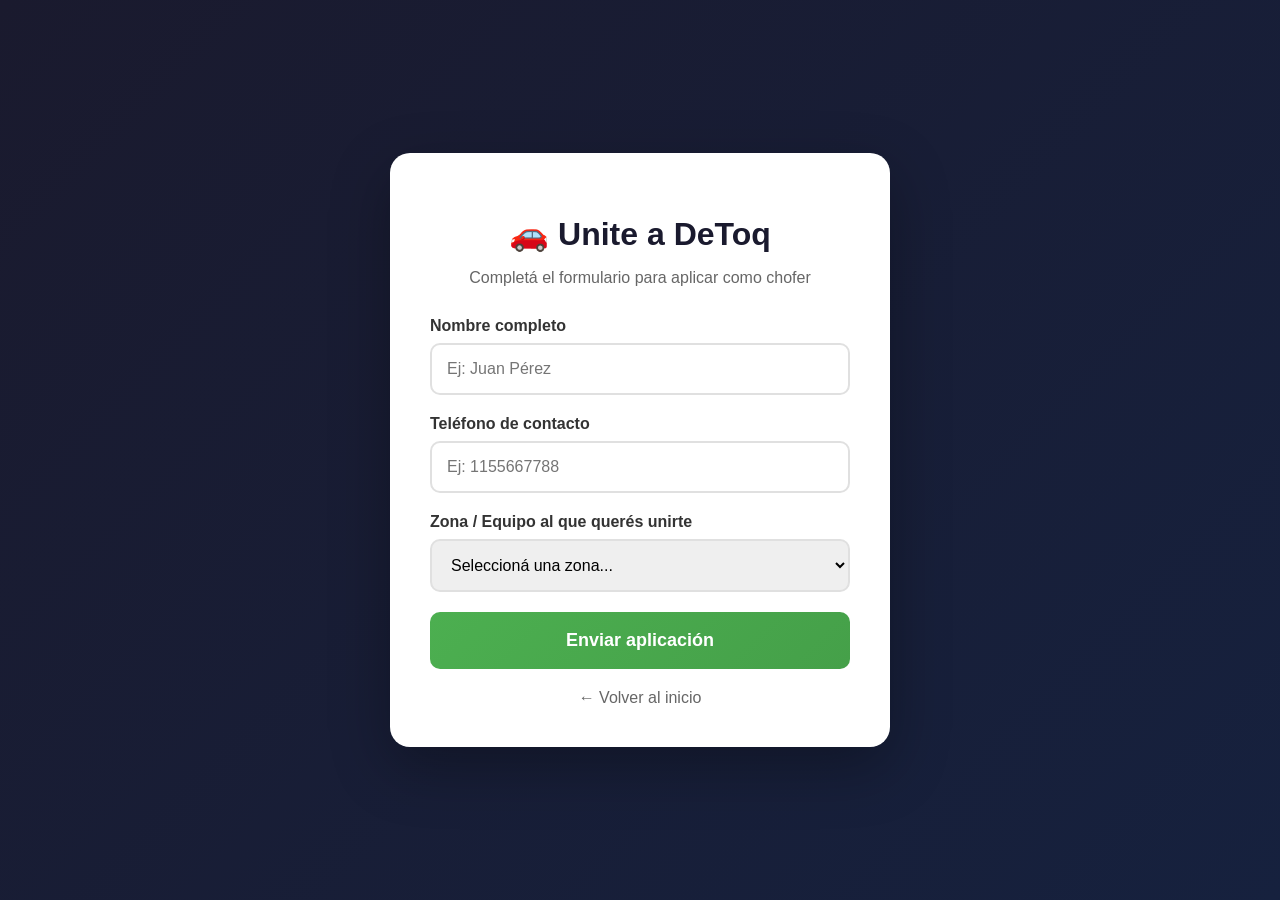
==== aplicar.html @ 736728a4 "Create aplicar.html" ====
<!DOCTYPE html>
<html lang="es">
<head>
    <meta charset="UTF-8">
    <meta name="viewport" content="width=device-width, initial-scale=1.0">
    <title>Aplicar como Chofer - DeToq</title>
    <style>
        * {
            box-sizing: border-box;
            font-family: 'Segoe UI', Tahoma, Geneva, Verdana, sans-serif;
        }
        body {
            background: linear-gradient(135deg, #1a1a2e 0%, #16213e 100%);
            min-height: 100vh;
            display: flex;
            justify-content: center;
            align-items: center;
            padding: 20px;
            margin: 0;
        }
        .container {
            background: white;
            padding: 40px;
            border-radius: 20px;
            box-shadow: 0 20px 60px rgba(0,0,0,0.3);
            width: 100%;
            max-width: 500px;
        }
        h1 {
            color: #1a1a2e;
            text-align: center;
            margin-bottom: 10px;
        }
        .subtitle {
            text-align: center;
            color: #666;
            margin-bottom: 30px;
        }
        .form-group {
            margin-bottom: 20px;
        }
        label {
            display: block;
            margin-bottom: 8px;
            font-weight: 600;
            color: #333;
        }
        input, select {
            width: 100%;
            padding: 15px;
            border: 2px solid #e0e0e0;
            border-radius: 10px;
            font-size: 16px;
            transition: border-color 0.3s;
        }
        input:focus, select:focus {
            outline: none;
            border-color: #4CAF50;
        }
        button {
            width: 100%;
            padding: 18px;
            background: linear-gradient(135deg, #4CAF50 0%, #45a049 100%);
            color: white;
            border: none;
            border-radius: 10px;
            font-size: 18px;
            font-weight: bold;
            cursor: pointer;
            transition: transform 0.2s, box-shadow 0.2s;
        }
        button:hover {
            transform: translateY(-2px);
            box-shadow: 0 10px 30px rgba(76, 175, 80, 0.4);
        }
        button:disabled {
            background: #ccc;
            cursor: not-allowed;
            transform: none;
            box-shadow: none;
        }
        .back-link {
            display: block;
            text-align: center;
            margin-top: 20px;
            color: #666;
            text-decoration: none;
        }
        .back-link:hover {
            color: #4CAF50;
        }
    </style>
</head>
<body>
    <div class="container">
        <h1>🚗 Unite a DeToq</h1>
        <p class="subtitle">Completá el formulario para aplicar como chofer</p>
        
        <form id="aplicar-form">
            <div class="form-group">
                <label for="nombre">Nombre completo</label>
                <input type="text" id="nombre" placeholder="Ej: Juan Pérez" required>
            </div>
            
            <div class="form-group">
                <label for="telefono">Teléfono de contacto</label>
                <input type="tel" id="telefono" placeholder="Ej: 1155667788" required>
            </div>
            
            <div class="form-group">
                <label for="equipo">Zona / Equipo al que querés unirte</label>
                <select id="equipo" required>
                    <option value="">Seleccioná una zona...</option>
                    <option value="Particular">Particular</option>
                    <option value="San Pedro">San Pedro</option>
                    <option value="La Esperanza">La Esperanza</option>
                    <option value="La Nueva Ciudad">La Nueva Ciudad</option>
                    <option value="La Mendieta">La Mendieta</option>
                    <option value="San Agustín">San Agustín</option>
                    <option value="El Piquete">El Piquete</option>
                    <option value="Santa Clara">Santa Clara</option>
                    <option value="El Fuerte">El Fuerte</option>
                    <option value="Arrayanal">Arrayanal</option>
                    <option value="Salvador Mazza">Salvador Mazza</option>
                </select>
            </div>
            
            <button type="submit">Enviar aplicación</button>
        </form>
        
        <a href="index.html" class="back-link">← Volver al inicio</a>
    </div>
    
    <script src="aplicar.js"></script>
</body>
  </html>
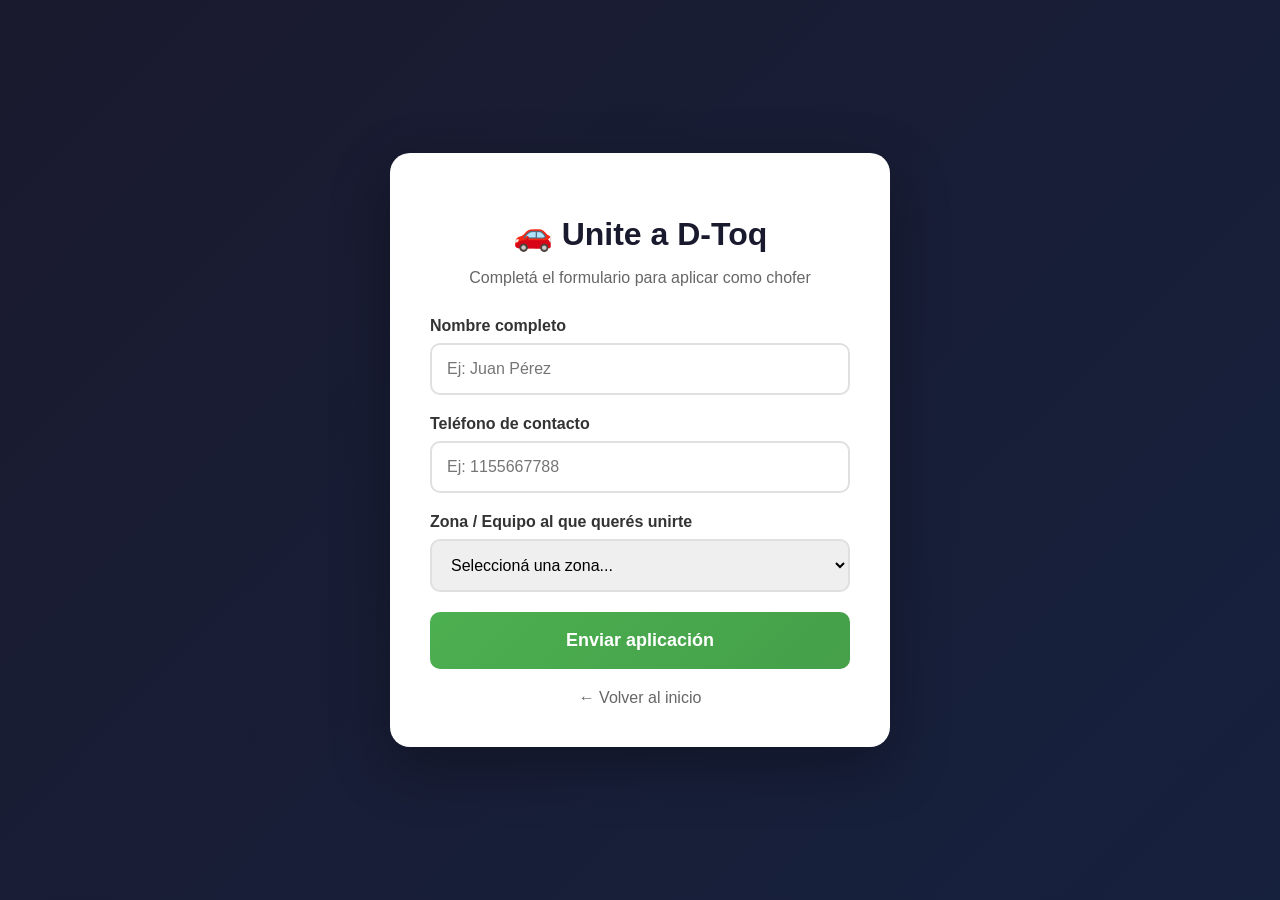
==== commit b2a0d0d5: "Update aplicar.html" ====
--- a/aplicar.html
+++ b/aplicar.html
@@ -3,7 +3,7 @@
 <head>
     <meta charset="UTF-8">
     <meta name="viewport" content="width=device-width, initial-scale=1.0">
-    <title>Aplicar como Chofer - DeToq</title>
+    <title>Aplicar como Chofer - D-Toq</title>
     <style>
         * {
             box-sizing: border-box;
@@ -93,7 +93,7 @@
 </head>
 <body>
     <div class="container">
-        <h1>🚗 Unite a DeToq</h1>
+        <h1>🚗 Unite a D-Toq</h1>
         <p class="subtitle">Completá el formulario para aplicar como chofer</p>
         
         <form id="aplicar-form">
